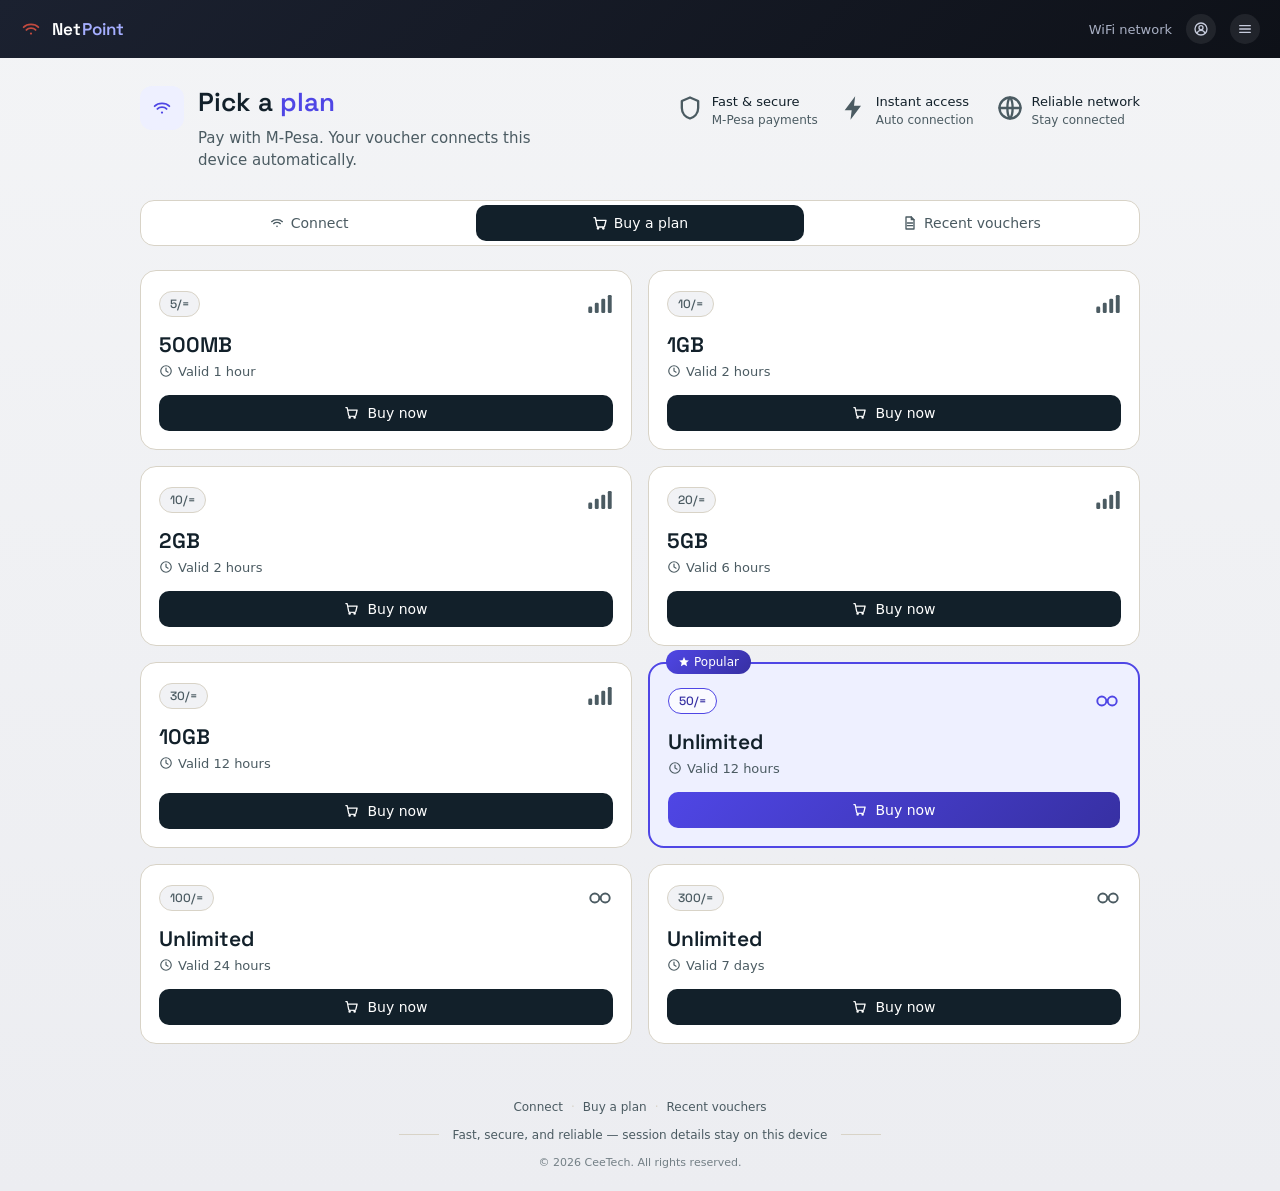
==== index.html @ f0946069 "Initial commit" ====
<!DOCTYPE html>
<html lang="en">
<head>
<meta charset="UTF-8">
<meta name="viewport" content="width=device-width, initial-scale=1.0, maximum-scale=1">
<title>NetPoint — Buy a plan</title>
<link rel="preconnect" href="https://fonts.googleapis.com">
<link rel="preconnect" href="https://fonts.gstatic.com" crossorigin>
<link href="https://fonts.googleapis.com/css2?family=Space+Grotesk:wght@500;600&display=swap" rel="stylesheet">
<link rel="stylesheet" href="style.css">
</head>
<body class="page-plans">

  <header class="topbar">
    <div class="brand">
      <span class="brand-icon is-connecting" aria-hidden="true">
        <svg viewBox="0 0 24 24" fill="none" stroke="currentColor" stroke-width="2" stroke-linecap="round"><path d="M4 10c4-4 12-4 16 0"/><path d="M7 13c2.5-2.5 7.5-2.5 10 0"/><circle cx="12" cy="17" r="1.2" fill="currentColor" stroke="none"/></svg>
      </span>
      <span class="brand-name">Net<span class="brand-accent">Point</span></span>
    </div>
    <div class="topbar-right">
      <span class="network-name" id="networkName">Connecting…</span>
      <span class="icon-btn" aria-hidden="true">
        <svg viewBox="0 0 24 24" fill="none" stroke="currentColor" stroke-width="2" stroke-linecap="round"><circle cx="12" cy="12" r="9"/><circle cx="12" cy="10" r="3"/><path d="M6 18c1.5-3 4-4 6-4s4.5 1 6 4"/></svg>
      </span>
      <span class="icon-btn" aria-hidden="true">
        <svg viewBox="0 0 24 24" fill="none" stroke="currentColor" stroke-width="2" stroke-linecap="round"><line x1="4" y1="7" x2="20" y2="7"/><line x1="4" y1="12" x2="20" y2="12"/><line x1="4" y1="17" x2="20" y2="17"/></svg>
      </span>
    </div>
  </header>

  <main class="wrap wrap-wide">

    <section class="hero hero-plans">
      <div class="hero-heading">
        <span class="hero-badge" aria-hidden="true">
          <svg viewBox="0 0 24 24" fill="none" stroke="currentColor" stroke-width="2" stroke-linecap="round"><path d="M4 10c4-4 12-4 16 0"/><path d="M7 13c2.5-2.5 7.5-2.5 10 0"/><circle cx="12" cy="17" r="1.2" fill="currentColor" stroke="none"/></svg>
        </span>
        <div>
          <h1>Pick a <span class="accent-text">plan</span></h1>
          <p class="lede">Pay with M-Pesa. Your voucher connects this device automatically.</p>
        </div>
      </div>

      <ul class="feature-list">
        <li>
          <span class="feature-icon" aria-hidden="true">
            <svg viewBox="0 0 24 24" fill="none" stroke="currentColor" stroke-width="2" stroke-linecap="round" stroke-linejoin="round"><path d="M12 3l7 3v6c0 5-3.5 8-7 9-3.5-1-7-4-7-9V6z"/></svg>
          </span>
          <span><strong>Fast &amp; secure</strong><small>M-Pesa payments</small></span>
        </li>
        <li>
          <span class="feature-icon" aria-hidden="true">
            <svg viewBox="0 0 24 24" fill="currentColor"><path d="M13 2 4 14h6l-1 8 9-12h-6z"/></svg>
          </span>
          <span><strong>Instant access</strong><small>Auto connection</small></span>
        </li>
        <li>
          <span class="feature-icon" aria-hidden="true">
            <svg viewBox="0 0 24 24" fill="none" stroke="currentColor" stroke-width="2" stroke-linecap="round"><circle cx="12" cy="12" r="9"/><line x1="3" y1="12" x2="21" y2="12"/><path d="M12 3c3 3 3 15 0 18M12 3c-3 3-3 15 0 18"/></svg>
          </span>
          <span><strong>Reliable network</strong><small>Stay connected</small></span>
        </li>
      </ul>
    </section>

    <nav class="tabs" role="tablist" aria-label="Portal sections">
      <a class="tab" href="connect.html">
        <svg viewBox="0 0 24 24" fill="none" stroke="currentColor" stroke-width="2" stroke-linecap="round"><path d="M4 10c4-4 12-4 16 0"/><path d="M7 13c2.5-2.5 7.5-2.5 10 0"/><circle cx="12" cy="17" r="1.2" fill="currentColor" stroke="none"/></svg>
        Connect
      </a>
      <a class="tab is-active" href="index.html" aria-current="page">
        <svg viewBox="0 0 24 24" fill="none" stroke="currentColor" stroke-width="2" stroke-linecap="round" stroke-linejoin="round"><path d="M3 4h2l2.4 12.2a2 2 0 0 0 2 1.8h7.6a2 2 0 0 0 2-1.6L21 8H6"/><circle cx="9" cy="20" r="1"/><circle cx="17" cy="20" r="1"/></svg>
        Buy a plan
      </a>
      <a class="tab" href="connect.html?tab=recent">
        <svg viewBox="0 0 24 24" fill="none" stroke="currentColor" stroke-width="2" stroke-linecap="round" stroke-linejoin="round"><path d="M6 3h8l4 4v14H6z"/><path d="M14 3v4h4"/><line x1="8" y1="12" x2="16" y2="12"/><line x1="8" y1="16" x2="16" y2="16"/></svg>
        Recent vouchers
      </a>
    </nav>

    <ul class="plan-grid" id="planList" aria-live="polite"></ul>

  </main>

  <div class="dot-grid" aria-hidden="true"></div>

  <footer class="foot foot-plans">
    <nav class="foot-nav" aria-label="Footer">
      <a href="connect.html">Connect</a>
      <span aria-hidden="true">·</span>
      <a href="index.html">Buy a plan</a>
      <span aria-hidden="true">·</span>
      <a href="connect.html?tab=recent">Recent vouchers</a>
    </nav>
    <div class="foot-plans-row">
      <span class="foot-line"></span>
      <span>Fast, secure, and reliable — session details stay on this device</span>
      <span class="foot-line"></span>
    </div>
  </footer>

  <p class="copyright copyright-plans">&copy; <span id="copyYear"></span> CeeTech. All rights reserved.</p>

  <div class="sheet" id="paySheet" hidden>
    <div class="sheet-card" role="dialog" aria-modal="true" aria-labelledby="sheetTitle">
      <h2 id="sheetTitle">Enter your M-Pesa number</h2>
      <p class="sheet-plan" id="sheetPlanLabel"></p>
      <label for="phoneInput">Phone number</label>
      <input type="tel" id="phoneInput" placeholder="07XX XXX XXX" inputmode="numeric">
      <p class="field-error" id="phoneError" hidden>Enter a valid phone number</p>
      <p class="field-error" id="payError" hidden>Could not start the payment. Try again.</p>
      <div class="sheet-actions">
        <button class="btn btn-ghost" id="sheetCancel" type="button">Cancel</button>
        <button class="btn btn-primary" id="sheetPay" type="button">
          <span class="btn-label">Send payment prompt</span>
        </button>
      </div>
    </div>
  </div>

  <script src="plans.js"></script>
</body>
</html>
---- style.css ----
/* ---------- Tokens ---------- */
:root {
  --ink: #12202A;
  --ink-soft: #4B5B62;
  --paper: #F1F2F5;
  --surface: #FFFFFF;
  --line: #D8D3C7;
  --signal: #1F9D6B;
  --signal-dark: #16794F;
  --amber: #E8A33D;
  --danger: #C24A3F;
  --accent: #4F46E5;
  --accent-dark: #3730A3;
  --accent-light: #EEF0FF;
  --header-1: #1B2130;
  --header-2: #0E1118;
  --radius: 10px;
  --font-display: "Space Grotesk", system-ui, sans-serif;
  --font-body: -apple-system, BlinkMacSystemFont, "Segoe UI", Roboto, system-ui, sans-serif;
}

* { box-sizing: border-box; }

html, body {
  margin: 0;
  padding: 0;
  background: var(--paper);
  color: var(--ink);
  font-family: var(--font-body);
  -webkit-font-smoothing: antialiased;
}

body {
  min-height: 100vh;
  display: flex;
  flex-direction: column;
}

button, input {
  font-family: inherit;
}

a { color: inherit; }

/* ---------- Top bar ---------- */
.topbar {
  display: flex;
  align-items: center;
  justify-content: space-between;
  padding: 14px 20px;
  background: linear-gradient(135deg, var(--header-1), var(--header-2));
  color: #FFFFFF;
}

.brand {
  display: flex;
  align-items: center;
  gap: 10px;
}

.brand-icon {
  width: 22px;
  height: 22px;
  color: #FFFFFF;
  flex-shrink: 0;
}

.brand-icon.is-connecting {
  color: var(--danger);
  animation: wifi-pulse 1.3s ease-in-out infinite;
}

.brand-icon.is-connected {
  color: var(--signal);
  animation: none;
}

@keyframes wifi-pulse {
  0%, 100% { opacity: 0.35; }
  50% { opacity: 1; }
}

@media (prefers-reduced-motion: reduce) {
  .brand-icon.is-connecting { animation: none; opacity: 0.85; }
}

.brand-name {
  font-family: var(--font-display);
  font-weight: 600;
  font-size: 17px;
  letter-spacing: 0.2px;
}

.brand-accent {
  color: #A5AEFF;
}

.topbar-right {
  display: flex;
  align-items: center;
  gap: 14px;
}

.network-name {
  font-size: 13px;
  color: #A9B0C4;
  max-width: 130px;
  overflow: hidden;
  text-overflow: ellipsis;
  white-space: nowrap;
}

@media (max-width: 380px) {
  .network-name { display: none; }
}

.icon-btn {
  width: 30px;
  height: 30px;
  border-radius: 50%;
  display: inline-flex;
  align-items: center;
  justify-content: center;
  color: #C7CCDD;
  background: rgba(255, 255, 255, 0.08);
}

.icon-btn svg { width: 16px; height: 16px; }

/* ---------- Layout ---------- */
.wrap {
  flex: 1;
  width: 100%;
  max-width: 460px;
  margin: 0 auto;
  padding: 28px 20px 40px;
}

.wrap-wide {
  max-width: 1040px;
}

.hero h1 {
  font-family: var(--font-display);
  font-weight: 600;
  font-size: 26px;
  line-height: 1.25;
  margin: 0 0 8px;
}

.accent-text { color: var(--accent); }

.lede {
  margin: 0 0 24px;
  color: var(--ink-soft);
  font-size: 15px;
  line-height: 1.5;
  max-width: 38ch;
}

/* ---------- Hero with trust features (plan page) ---------- */
.hero-plans {
  display: flex;
  align-items: flex-start;
  justify-content: space-between;
  flex-wrap: wrap;
  gap: 24px;
  margin-bottom: 28px;
}

.hero-heading {
  display: flex;
  gap: 14px;
  align-items: flex-start;
}

.hero-badge {
  width: 44px;
  height: 44px;
  border-radius: 12px;
  background: var(--accent-light);
  color: var(--accent);
  display: flex;
  align-items: center;
  justify-content: center;
  flex-shrink: 0;
}

.hero-badge svg { width: 22px; height: 22px; }

.hero-plans .lede { margin-bottom: 0; }

.feature-list {
  list-style: none;
  display: flex;
  gap: 22px;
  margin: 8px 0 0;
  padding: 0;
  flex-wrap: wrap;
}

.feature-list li {
  display: flex;
  gap: 8px;
  align-items: flex-start;
}

.feature-icon {
  width: 28px;
  height: 28px;
  color: var(--ink-soft);
  flex-shrink: 0;
}

.feature-list strong {
  display: block;
  font-size: 13px;
  font-weight: 500;
}

.feature-list small {
  color: var(--ink-soft);
  font-size: 12px;
}

/* ---------- Tabs ---------- */
.tabs {
  display: flex;
  gap: 4px;
  background: var(--surface);
  border: 1px solid var(--line);
  border-radius: 14px;
  padding: 4px;
  margin-bottom: 24px;
}

.tab {
  flex: 1;
  display: flex;
  align-items: center;
  justify-content: center;
  gap: 6px;
  background: none;
  border: none;
  border-radius: 10px;
  padding: 10px 8px;
  font-size: 14px;
  color: var(--ink-soft);
  cursor: pointer;
  text-decoration: none;
}

.tab svg { width: 16px; height: 16px; flex-shrink: 0; }

.tab.is-active,
.tab[aria-current] {
  background: var(--ink);
  color: #FFFFFF;
  font-weight: 500;
}

.panel { display: none; }
.panel.is-active { display: block; }

/* ---------- Connect form ---------- */
label {
  display: block;
  font-size: 13px;
  color: var(--ink-soft);
  margin-bottom: 6px;
}

input[type="text"],
input[type="tel"] {
  width: 100%;
  padding: 13px 14px;
  border: 1px solid var(--line);
  border-radius: var(--radius);
  background: var(--surface);
  font-size: 16px;
  color: var(--ink);
  margin-bottom: 6px;
}

input:focus {
  outline: none;
  border-color: var(--signal);
  box-shadow: 0 0 0 3px rgba(31, 157, 107, 0.15);
}

.field-error {
  color: var(--danger);
  font-size: 13px;
  margin: 0 0 12px;
}

.btn {
  width: 100%;
  padding: 14px;
  border-radius: var(--radius);
  border: none;
  font-size: 15px;
  font-weight: 500;
  cursor: pointer;
  transition: transform 0.08s ease;
}

.btn:active { transform: scale(0.98); }

.btn-primary {
  background: var(--signal);
  color: #FFFFFF;
  margin-top: 12px;
}

.btn-primary:hover { background: var(--signal-dark); }

.btn-primary:disabled {
  background: #A9C9BB;
  cursor: not-allowed;
}

.btn-ghost {
  background: transparent;
  color: var(--ink-soft);
  border: 1px solid var(--line);
}

.status {
  margin-top: 18px;
  padding: 14px;
  border-radius: var(--radius);
  font-size: 14px;
  line-height: 1.5;
}

.status.ok { background: #E4F3EC; color: var(--signal-dark); }
.status.pending { background: #FBF0DD; color: #8A5F16; }
.status.error { background: #FBEAE8; color: var(--danger); }

.help-label {
  text-align: center;
  margin: 22px 0 8px;
  font-size: 13px;
  color: var(--ink-soft);
}

.help-links {
  display: flex;
  justify-content: center;
  gap: 10px;
}

.help-link {
  display: inline-flex;
  align-items: center;
  gap: 6px;
  padding: 9px 16px;
  border: 1px solid var(--line);
  border-radius: 999px;
  font-size: 13px;
  color: var(--ink-soft);
  text-decoration: none;
}

.help-link svg { width: 15px; height: 15px; flex-shrink: 0; }

.help-link:hover { border-color: var(--ink-soft); }

/* ---------- Session status card ---------- */
.session-card {
  margin-top: 18px;
  background: var(--surface);
  border: 1px solid var(--line);
  border-radius: var(--radius);
  padding: 16px;
}

.session-row {
  display: flex;
  justify-content: space-between;
  font-size: 14px;
  margin-bottom: 8px;
}

.session-row-last { margin-bottom: 14px; }

.progress-track {
  height: 8px;
  background: var(--paper);
  border-radius: 999px;
  overflow: hidden;
  margin-bottom: 14px;
}

.progress-fill {
  height: 100%;
  background: var(--signal);
  border-radius: 999px;
  transition: width 0.3s ease;
}

.speed-test-btn { margin-top: 4px; }

.speed-result {
  margin: 10px 0 0;
  font-size: 13px;
  color: var(--ink-soft);
  text-align: center;
}

.session-locked {
  display: flex;
  flex-direction: column;
  align-items: center;
  gap: 8px;
  text-align: center;
  padding: 6px 8px;
}

.lock-icon {
  width: 22px;
  height: 22px;
  color: var(--ink-soft);
}

.session-locked p {
  margin: 0;
  font-size: 13px;
  color: var(--ink-soft);
  max-width: 32ch;
}

/* ---------- Plan cards ---------- */
.plan-grid {
  list-style: none;
  margin: 0;
  padding: 0;
  display: grid;
  grid-template-columns: repeat(2, 1fr);
  gap: 16px;
}

.plan-card {
  position: relative;
  background: var(--surface);
  border: 1px solid var(--line);
  border-radius: 16px;
  padding: 20px 18px 18px;
  display: flex;
  flex-direction: column;
}

.plan-card.popular {
  background: var(--accent-light);
  border: 2px solid var(--accent);
  padding-top: 24px;
}

.popular-ribbon {
  position: absolute;
  top: -14px;
  left: 16px;
  display: flex;
  align-items: center;
  gap: 4px;
  background: linear-gradient(135deg, var(--accent), var(--accent-dark));
  color: #FFFFFF;
  font-size: 12px;
  font-weight: 500;
  padding: 5px 12px;
  border-radius: 999px;
}

.popular-ribbon svg { width: 12px; height: 12px; }

.plan-card-top {
  display: flex;
  align-items: center;
  justify-content: space-between;
  margin-bottom: 14px;
}

.plan-badge {
  background: var(--paper);
  color: var(--ink-soft);
  font-family: var(--font-display);
  font-weight: 500;
  font-size: 12px;
  padding: 4px 10px;
  border-radius: 999px;
  border: 1px solid var(--line);
}

.plan-card.popular .plan-badge {
  background: rgba(255, 255, 255, 0.7);
  color: var(--accent-dark);
  border-color: var(--accent);
}

.plan-icon {
  width: 26px;
  height: 26px;
  color: var(--ink-soft);
}

.plan-card.popular .plan-icon { color: var(--accent); }

.plan-data {
  font-family: var(--font-display);
  font-weight: 600;
  font-size: 21px;
  margin: 0 0 6px;
}

.plan-meta {
  display: flex;
  align-items: center;
  gap: 5px;
  font-size: 13px;
  color: var(--ink-soft);
  margin: 0 0 16px;
}

.plan-meta svg { width: 14px; height: 14px; flex-shrink: 0; }

.plan-buy {
  display: flex;
  align-items: center;
  justify-content: center;
  gap: 8px;
  padding: 10px;
  font-size: 14px;
  margin-top: auto;
  background: var(--ink);
  color: #FFFFFF;
}

.plan-buy svg { width: 15px; height: 15px; }

.plan-buy:hover { background: #0A1319; }

.plan-card.popular .plan-buy {
  background: linear-gradient(135deg, var(--accent), var(--accent-dark));
}

.plan-card.popular .plan-buy:hover { background: var(--accent-dark); }

@media (max-width: 480px) {
  .plan-grid { grid-template-columns: 1fr; }
}

/* ---------- Recent vouchers ---------- */
.voucher-list {
  list-style: none;
  margin: 0;
  padding: 0;
  border-top: 1px solid var(--line);
}

.voucher-row {
  display: flex;
  justify-content: space-between;
  padding: 14px 0;
  border-bottom: 1px solid var(--line);
  font-size: 14px;
}

.voucher-code {
  font-family: var(--font-display);
  font-weight: 500;
}

.voucher-meta {
  color: var(--ink-soft);
  font-size: 13px;
}

.empty-note {
  color: var(--ink-soft);
  font-size: 14px;
  text-align: center;
  padding: 24px 0;
}

/* ---------- Footer ---------- */
.foot {
  text-align: center;
  font-size: 12px;
  color: var(--ink-soft);
  padding: 16px 20px 22px;
}

.foot-plans {
  display: flex;
  flex-direction: column;
  align-items: center;
  gap: 10px;
}

.foot-plans-row {
  display: flex;
  align-items: center;
  justify-content: center;
  gap: 14px;
}

.foot-line {
  width: 40px;
  height: 1px;
  background: var(--line);
}

.foot-nav {
  display: flex;
  align-items: center;
  justify-content: center;
  gap: 8px;
  margin-bottom: 4px;
}

.foot-nav a {
  color: var(--ink-soft);
  text-decoration: none;
}

.foot-nav a:hover {
  color: var(--ink);
  text-decoration: underline;
}

.foot-nav span {
  color: var(--line);
}

.copyright {
  margin: 6px 0 0;
  font-size: 11px;
  color: var(--ink-soft);
  opacity: 0.75;
}

.copyright-plans {
  text-align: center;
  padding: 0 20px 22px;
  margin: -8px 0 0;
}

/* ---------- Plan page background decoration ---------- */
body.page-plans {
  background: linear-gradient(180deg, #F3F4F6, #ECEDF1);
  position: relative;
  overflow-x: hidden;
}

body.page-plans::before,
body.page-plans::after {
  content: "";
  position: fixed;
  border-radius: 50%;
  filter: blur(60px);
  z-index: -1;
  pointer-events: none;
}

body.page-plans::before {
  width: 420px;
  height: 420px;
  background: rgba(99, 102, 241, 0.18);
  top: -120px;
  right: -120px;
}

body.page-plans::after {
  width: 380px;
  height: 380px;
  background: rgba(148, 163, 184, 0.25);
  bottom: -140px;
  left: -160px;
}

.dot-grid {
  position: fixed;
  left: 24px;
  bottom: 24px;
  width: 90px;
  height: 60px;
  background-image: radial-gradient(var(--ink-soft) 1.5px, transparent 1.5px);
  background-size: 14px 14px;
  opacity: 0.25;
  z-index: -1;
  pointer-events: none;
}

@media (max-width: 600px) {
  .dot-grid { display: none; }
}

/* ---------- Payment sheet ---------- */
.sheet {
  position: fixed;
  inset: 0;
  background: rgba(18, 32, 42, 0.5);
  display: flex;
  align-items: flex-end;
  justify-content: center;
  z-index: 10;
}

.sheet[hidden] {
  display: none;
}

.sheet-card {
  width: 100%;
  max-width: 460px;
  background: var(--surface);
  border-radius: 16px 16px 0 0;
  padding: 24px 20px 28px;
}

.sheet-card h2 {
  font-family: var(--font-display);
  font-size: 18px;
  margin: 0 0 4px;
}

.sheet-plan {
  color: var(--ink-soft);
  font-size: 14px;
  margin: 0 0 18px;
}

.sheet-actions {
  display: flex;
  gap: 10px;
  margin-top: 6px;
}

.sheet-actions .btn { margin-top: 0; }

@media (min-width: 480px) {
  .sheet {
    align-items: center;
  }
  .sheet-card {
    border-radius: 16px;
  }
}
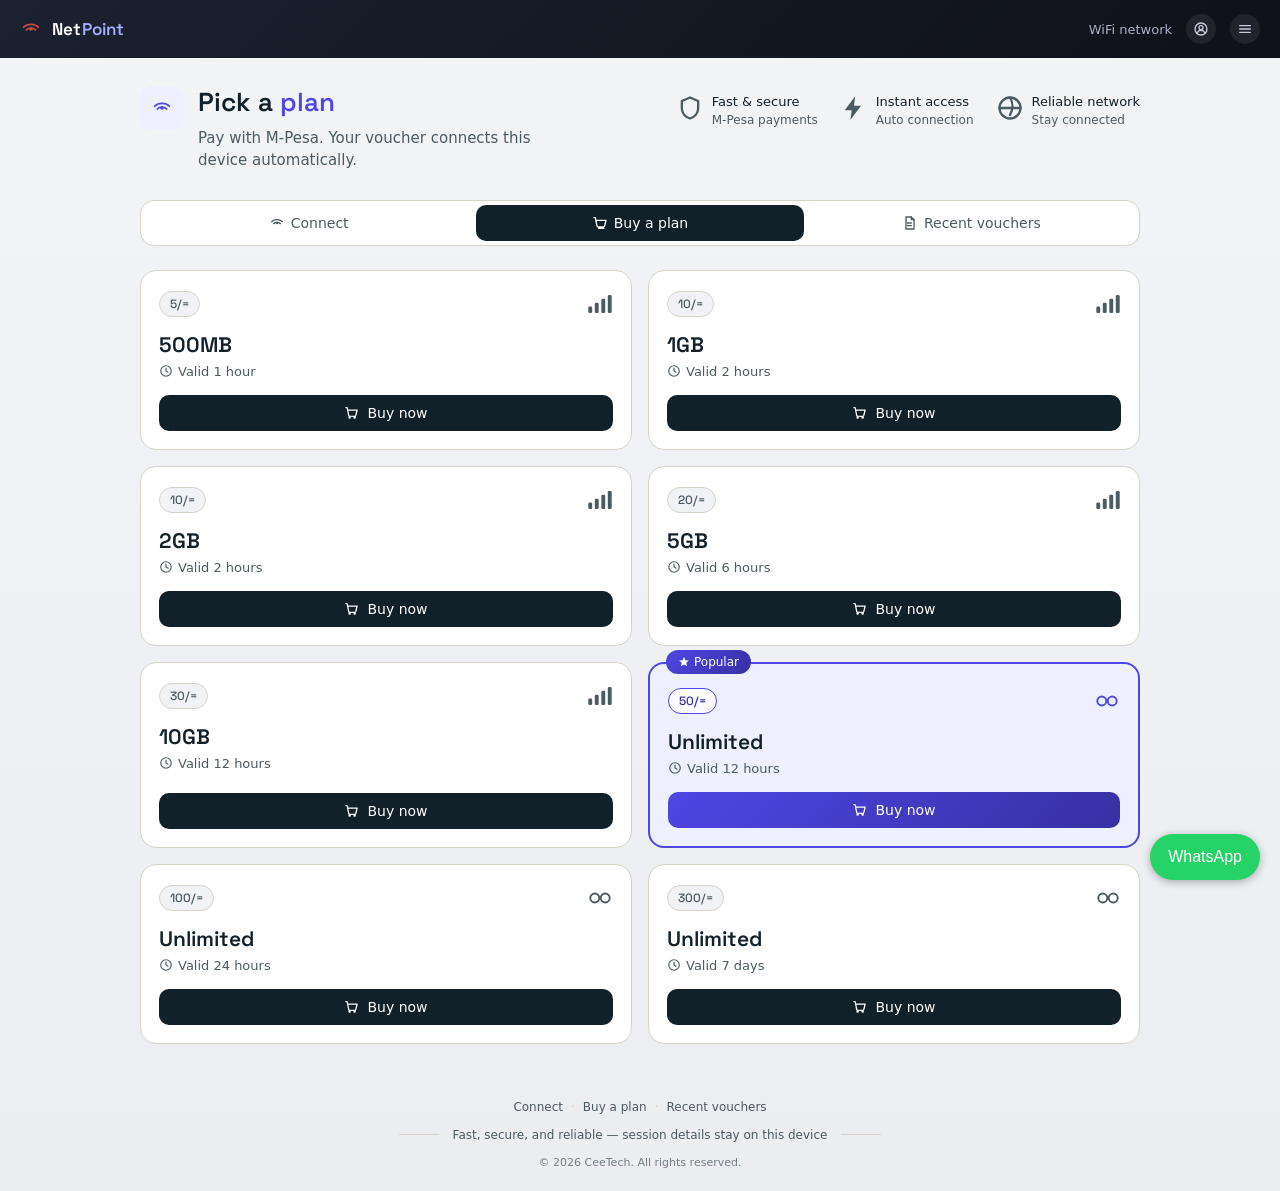
==== commit f2ae1f9a: "Update WhatsApp number in index.html" ====
--- a/index.html
+++ b/index.html
@@ -14,7 +14,7 @@
   <header class="topbar">
     <div class="brand">
       <span class="brand-icon is-connecting" aria-hidden="true">
-        <svg viewBox="0 0 24 24" fill="none" stroke="currentColor" stroke-width="2" stroke-linecap="round"><path d="M4 10c4-4 12-4 16 0"/><path d="M7 13c2.5-2.5 7.5-2.5 10 0"/><circle cx="12" cy="17" r="1.2" fill="currentColor" stroke="none"/></svg>
+        <svg viewBox="0 0 24 24" fill="none" stroke="currentColor" stroke-width="2" stroke-linecap="round"><path d="M4 10c4-4 12-4 16 0"/><path d="M7 13c2.5-2.5 7.5-2.5 10 0"/><circle cx="12" cy="12" r="1"/></svg>
       </span>
       <span class="brand-name">Net<span class="brand-accent">Point</span></span>
     </div>
@@ -34,7 +34,7 @@
     <section class="hero hero-plans">
       <div class="hero-heading">
         <span class="hero-badge" aria-hidden="true">
-          <svg viewBox="0 0 24 24" fill="none" stroke="currentColor" stroke-width="2" stroke-linecap="round"><path d="M4 10c4-4 12-4 16 0"/><path d="M7 13c2.5-2.5 7.5-2.5 10 0"/><circle cx="12" cy="17" r="1.2" fill="currentColor" stroke="none"/></svg>
+          <svg viewBox="0 0 24 24" fill="none" stroke="currentColor" stroke-width="2" stroke-linecap="round"><path d="M4 10c4-4 12-4 16 0"/><path d="M7 13c2.5-2.5 7.5-2.5 10 0"/><circle cx="12" cy="12" r="1"/></svg>
         </span>
         <div>
           <h1>Pick a <span class="accent-text">plan</span></h1>
@@ -57,7 +57,7 @@
         </li>
         <li>
           <span class="feature-icon" aria-hidden="true">
-            <svg viewBox="0 0 24 24" fill="none" stroke="currentColor" stroke-width="2" stroke-linecap="round"><circle cx="12" cy="12" r="9"/><line x1="3" y1="12" x2="21" y2="12"/><path d="M12 3c3 3 3 15 0 18M12 3c-3 3-3 15 0 18"/></svg>
+            <svg viewBox="0 0 24 24" fill="none" stroke="currentColor" stroke-width="2" stroke-linecap="round"><circle cx="12" cy="12" r="9"/><line x1="3" y1="12" x2="21" y2="12"/><path d="M12 3c3 5 3 9 0 15"/></svg>
           </span>
           <span><strong>Reliable network</strong><small>Stay connected</small></span>
         </li>
@@ -66,15 +66,15 @@
 
     <nav class="tabs" role="tablist" aria-label="Portal sections">
       <a class="tab" href="connect.html">
-        <svg viewBox="0 0 24 24" fill="none" stroke="currentColor" stroke-width="2" stroke-linecap="round"><path d="M4 10c4-4 12-4 16 0"/><path d="M7 13c2.5-2.5 7.5-2.5 10 0"/><circle cx="12" cy="17" r="1.2" fill="currentColor" stroke="none"/></svg>
+        <svg viewBox="0 0 24 24" fill="none" stroke="currentColor" stroke-width="2" stroke-linecap="round"><path d="M4 10c4-4 12-4 16 0"/><path d="M7 13c2.5-2.5 7.5-2.5 10 0"/><circle cx="12" cy="12" r="1"/></svg>
         Connect
       </a>
       <a class="tab is-active" href="index.html" aria-current="page">
-        <svg viewBox="0 0 24 24" fill="none" stroke="currentColor" stroke-width="2" stroke-linecap="round" stroke-linejoin="round"><path d="M3 4h2l2.4 12.2a2 2 0 0 0 2 1.8h7.6a2 2 0 0 0 2-1.6L21 8H6"/><circle cx="9" cy="20" r="1"/><circle cx="17" cy="20" r="1"/></svg>
+        <svg viewBox="0 0 24 24" fill="none" stroke="currentColor" stroke-width="2" stroke-linecap="round" stroke-linejoin="round"><path d="M3 4h2l2.4 12.2a2 2 0 0 0 2 1.8h7.6a2 2 0 0 0 2-1.6L21 8H5.4M10 20h8"/></svg>
         Buy a plan
       </a>
       <a class="tab" href="connect.html?tab=recent">
-        <svg viewBox="0 0 24 24" fill="none" stroke="currentColor" stroke-width="2" stroke-linecap="round" stroke-linejoin="round"><path d="M6 3h8l4 4v14H6z"/><path d="M14 3v4h4"/><line x1="8" y1="12" x2="16" y2="12"/><line x1="8" y1="16" x2="16" y2="16"/></svg>
+        <svg viewBox="0 0 24 24" fill="none" stroke="currentColor" stroke-width="2" stroke-linecap="round" stroke-linejoin="round"><path d="M6 3h8l4 4v14H6z"/><path d="M14 3v4h4"/><line x1="8" y1="12" x2="14" y2="12"/><line x1="8" y1="16" x2="14" y2="16"/></svg>
         Recent vouchers
       </a>
     </nav>
@@ -119,6 +119,13 @@
     </div>
   </div>
 
+  <a href="https://wa.me/254798109284" target="_blank" rel="noopener"
+     style="position:fixed;bottom:20px;right:20px;background:#25D366;color:#fff;
+            padding:14px 18px;border-radius:50px;font-family:sans-serif;
+            text-decoration:none;box-shadow:0 2px 8px rgba(0,0,0,.3);">
+    WhatsApp
+  </a>
+
   <script src="plans.js"></script>
 </body>
-</html>+</html>
